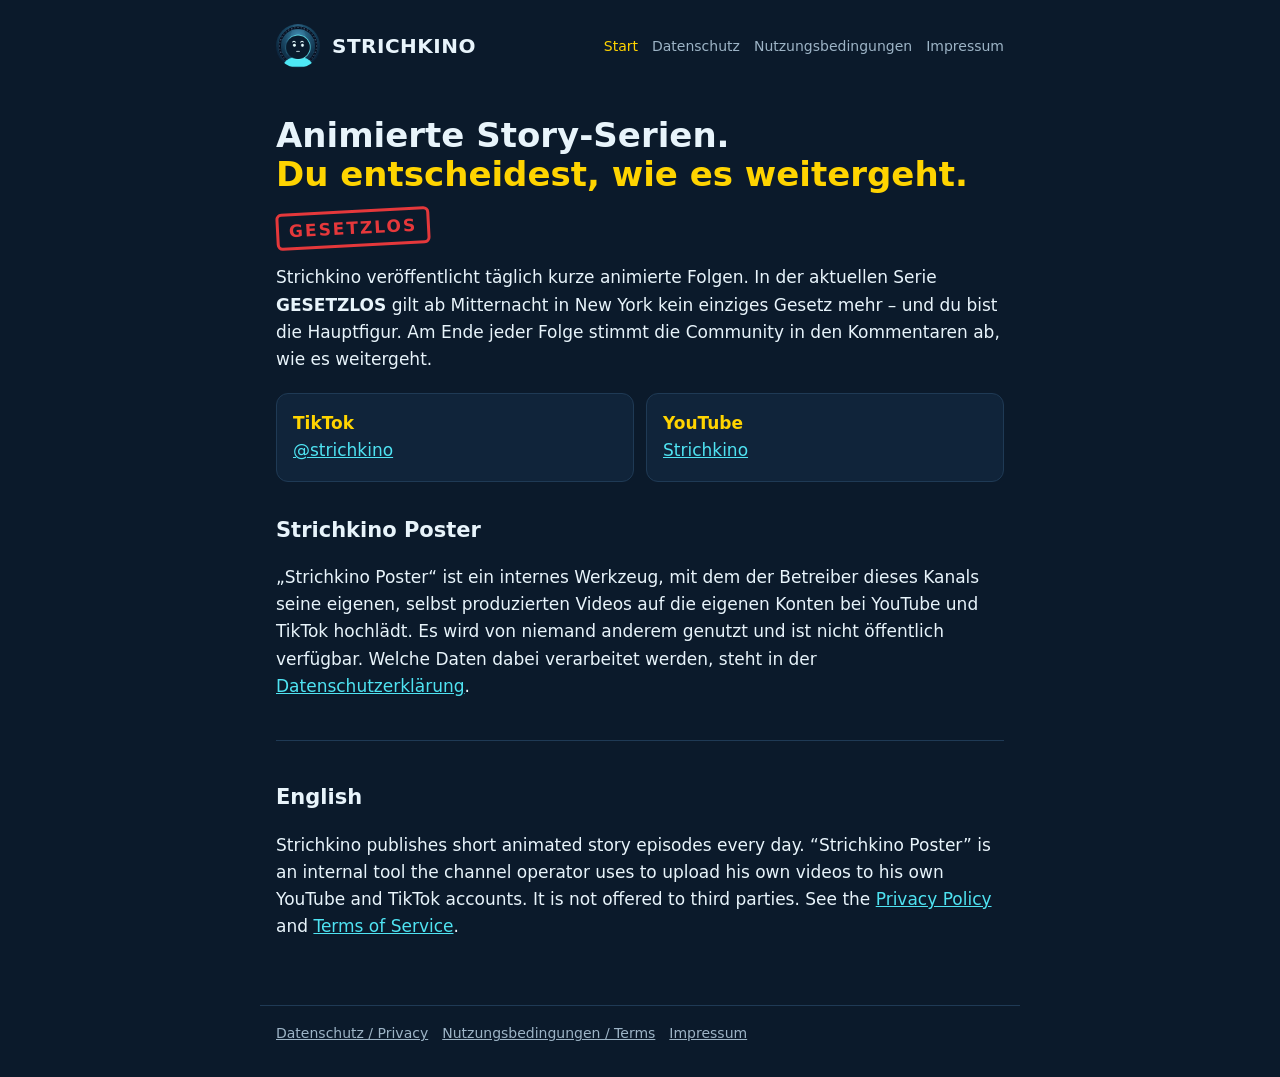
==== index.html @ 4fcbd31a "Strichkino-Website: Start, Datenschutz, Nutzungsbedingungen, Impressum Co-Authored-By: Claude Opus 5" ====
<!doctype html>
<html lang="de">
<head>
<meta charset="utf-8">
<meta name="viewport" content="width=device-width, initial-scale=1">
<title>Strichkino</title>
<meta name="description" content="Strichkino – animierte Story-Serien. Aktuelle Serie: GESETZLOS.">
<link rel="icon" href="logo.png">
<link rel="stylesheet" href="style.css">
</head>
<body>
<header>
  <img src="logo.png" alt="">
  <a class="brand" href="index.html">STRICHKINO</a>
  <nav><a href="index.html" aria-current="page">Start</a><a href="datenschutz.html">Datenschutz</a><a href="nutzungsbedingungen.html">Nutzungsbedingungen</a><a href="impressum.html">Impressum</a></nav>
</header>
<main>
  <h1>Animierte Story-Serien.<br><span class="gelb">Du entscheidest, wie es weitergeht.</span></h1>
  <span class="stempel">GESETZLOS</span>
  <p>Strichkino veröffentlicht täglich kurze animierte Folgen. In der aktuellen Serie <strong>GESETZLOS</strong> gilt ab Mitternacht in New York kein einziges Gesetz mehr – und du bist die Hauptfigur. Am Ende jeder Folge stimmt die Community in den Kommentaren ab, wie es weitergeht.</p>
  <div class="karten">
    <div class="karte"><strong>TikTok</strong><a href="https://www.tiktok.com/@strichkino">@strichkino</a></div>
    <div class="karte"><strong>YouTube</strong><a href="https://www.youtube.com/channel/UCRrzsbAft_Um6S45Xz0M2Gw">Strichkino</a></div>
  </div>

  <h2>Strichkino Poster</h2>
  <p>„Strichkino Poster“ ist ein internes Werkzeug, mit dem der Betreiber dieses Kanals seine eigenen, selbst produzierten Videos auf die eigenen Konten bei YouTube und TikTok hochlädt. Es wird von niemand anderem genutzt und ist nicht öffentlich verfügbar. Welche Daten dabei verarbeitet werden, steht in der <a href="datenschutz.html">Datenschutzerklärung</a>.</p>

  <section class="en" lang="en">
    <h2>English</h2>
    <p>Strichkino publishes short animated story episodes every day. “Strichkino Poster” is an internal tool the channel operator uses to upload his own videos to his own YouTube and TikTok accounts. It is not offered to third parties. See the <a href="datenschutz.html#en">Privacy Policy</a> and <a href="nutzungsbedingungen.html#en">Terms of Service</a>.</p>
  </section>
</main>
<footer><a href="datenschutz.html">Datenschutz / Privacy</a><a href="nutzungsbedingungen.html">Nutzungsbedingungen / Terms</a><a href="impressum.html">Impressum</a></footer>
</body>
</html>
---- style.css ----
:root {
  --bg: #0b1a2b;
  --panel: #10243a;
  --text: #e8f4fb;
  --muted: #9db4c6;
  --cyan: #4fe3f2;
  --yellow: #ffd400;
  --red: #e5383b;
  --line: #1f3a55;
}
* { box-sizing: border-box; }
html { -webkit-text-size-adjust: 100%; }
body {
  margin: 0;
  background: var(--bg);
  color: var(--text);
  font: 17px/1.6 system-ui, -apple-system, "Segoe UI", Roboto, sans-serif;
}
a { color: var(--cyan); }
header, main, footer { max-width: 760px; margin: 0 auto; padding: 0 16px; }
header { display: flex; align-items: center; gap: 12px; padding-top: 24px; padding-bottom: 8px; }
header img { width: 44px; height: 44px; border-radius: 50%; }
header a.brand { color: var(--text); text-decoration: none; font-weight: 800; font-size: 20px; letter-spacing: .5px; }
nav { margin-left: auto; display: flex; gap: 14px; flex-wrap: wrap; font-size: 14px; }
nav a { color: var(--muted); text-decoration: none; }
nav a:hover, nav a[aria-current] { color: var(--yellow); }
main { padding-top: 16px; padding-bottom: 48px; }
h1 { font-size: 34px; line-height: 1.15; margin: 24px 0 8px; }
h1 .gelb { color: var(--yellow); }
h2 { font-size: 21px; margin: 32px 0 6px; }
h3 { font-size: 17px; margin: 20px 0 4px; }
p, li { color: var(--text); }
.muted { color: var(--muted); }
.stempel {
  display: inline-block; color: var(--red); border: 3px solid var(--red); border-radius: 6px;
  padding: 2px 10px; font-weight: 900; letter-spacing: 2px; transform: rotate(-3deg); margin-top: 8px;
}
.karten { display: grid; grid-template-columns: repeat(auto-fit, minmax(200px, 1fr)); gap: 12px; margin-top: 20px; }
.karte { background: var(--panel); border: 1px solid var(--line); border-radius: 12px; padding: 16px; }
.karte strong { display: block; color: var(--yellow); }
.en { border-top: 1px solid var(--line); margin-top: 40px; padding-top: 8px; }
footer { border-top: 1px solid var(--line); padding-top: 16px; padding-bottom: 32px; font-size: 14px; color: var(--muted); }
footer a { color: var(--muted); margin-right: 14px; }
@media (max-width: 520px) { h1 { font-size: 28px; } nav { margin-left: 0; width: 100%; } header { flex-wrap: wrap; } }
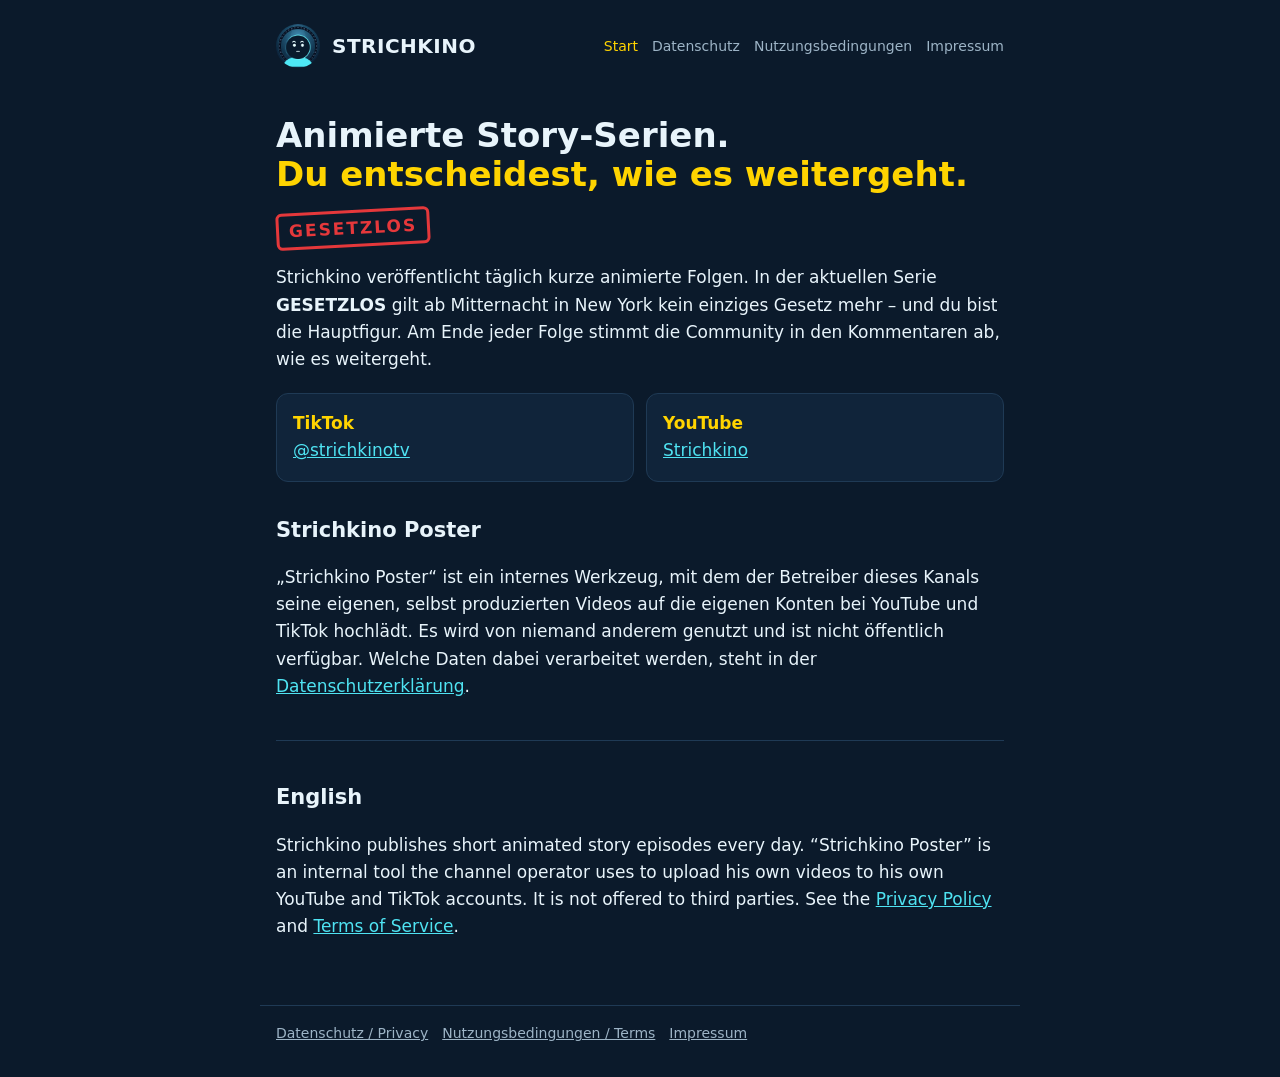
==== commit 00f9adef: "TikTok-Konto @strichkinotv Co-Authored-By: Claude Opus 5.5 <noreply@anthropic.com>" ====
--- a/index.html
+++ b/index.html
@@ -19,7 +19,7 @@
   <span class="stempel">GESETZLOS</span>
   <p>Strichkino veröffentlicht täglich kurze animierte Folgen. In der aktuellen Serie <strong>GESETZLOS</strong> gilt ab Mitternacht in New York kein einziges Gesetz mehr – und du bist die Hauptfigur. Am Ende jeder Folge stimmt die Community in den Kommentaren ab, wie es weitergeht.</p>
   <div class="karten">
-    <div class="karte"><strong>TikTok</strong><a href="https://www.tiktok.com/@strichkino">@strichkino</a></div>
+    <div class="karte"><strong>TikTok</strong><a href="https://www.tiktok.com/@strichkinotv">@strichkinotv</a></div>
     <div class="karte"><strong>YouTube</strong><a href="https://www.youtube.com/channel/UCRrzsbAft_Um6S45Xz0M2Gw">Strichkino</a></div>
   </div>
 
